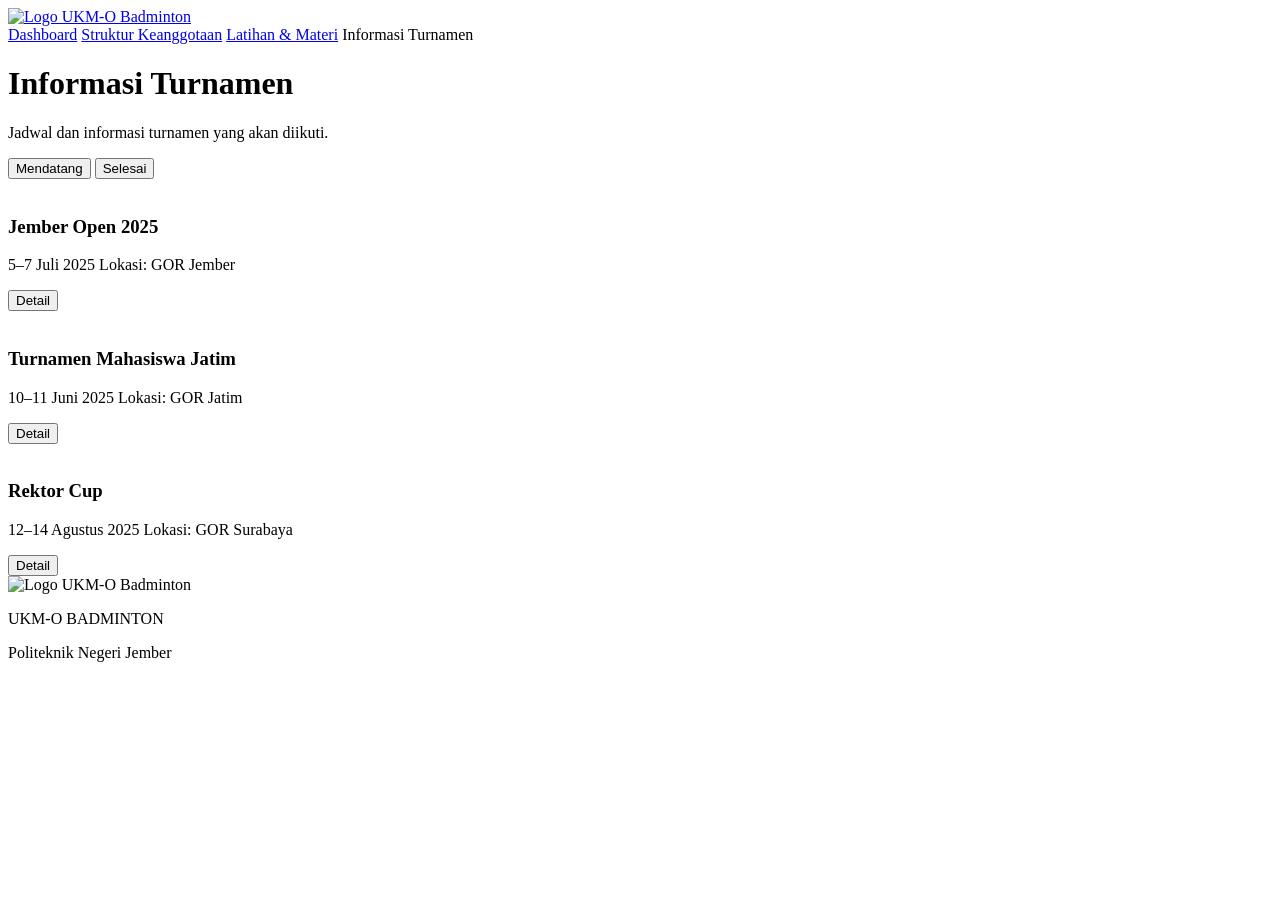
==== html/informasi-turnamen.html @ bf189ca3 "move informasi-turnamen.html to html/informasi-turnamen.html" ====
<!DOCTYPE html>
<html lang="id">
<head>
  <meta charset="UTF-8">
  <meta name="viewport" content="width=device-width, initial-scale=1">
  <title>Informasi Turnamen | UKM-O Badminton Polije</title>
  <meta name="description" content="UKM-O Badminton Politeknik Negeri Jember — Sportivitas, Kebersamaan, Prestasi, Tanpa Batas.">
  <link rel="preconnect" href="https://fonts.googleapis.com">
  <link rel="preconnect" href="https://fonts.gstatic.com" crossorigin>
  <link rel="stylesheet" href="https://fonts.googleapis.com/css2?family=Arimo:wght@400;700&display=swap">
  <link rel="stylesheet" href="../css/base.css">
  <link rel="stylesheet" href="../css/layout.css">
  <link rel="stylesheet" href="../css/anggota.css">
</head>
<body>
<div class="page">
  <div class="member">
    <aside class="sidebar">
      <div class="sidebar__profile">
        <a class="sidebar__logo" href="beranda.html" aria-label="Kembali ke Beranda"><img src="../assets/img/logo.png" alt="Logo UKM-O Badminton"></a>
      </div>
      <nav class="sidebar__menu" aria-label="Menu anggota">
        <a class="sidebar__link" href="dashboard.html"><img src="../assets/icons/side-layout-dashboard.svg" alt=""><span>Dashboard</span></a>
        <a class="sidebar__link" href="struktur-keanggotaan.html"><img src="../assets/icons/side-contact-round.svg" alt=""><span>Struktur Keanggotaan</span></a>
        <a class="sidebar__link" href="latihan-materi.html"><img src="../assets/icons/side-calendar-days.svg" alt=""><span>Latihan &amp; Materi</span></a>
        <span class="sidebar__link is-active" aria-current="page"><img src="../assets/icons/side-calendar-range.svg" alt=""><span>Informasi Turnamen</span></span>
      </nav>
    </aside>
    <main class="member__content">
      <div class="page-head">
        <h1 class="page-head__title">Informasi Turnamen</h1>
        <p class="page-head__sub page-head__sub--lg">Jadwal dan informasi turnamen yang akan diikuti.</p>
      </div>
      <div class="chips" data-filter-bar data-filter-target="#daftar" data-filter-empty="#kosong" role="group" aria-label="Status turnamen">
        <button type="button" class="chip is-active" data-filter="mendatang" aria-pressed="true">Mendatang</button>
        <button type="button" class="chip" data-filter="selesai" aria-pressed="false">Selesai</button>
      </div>
      <section class="info-list" id="daftar" aria-label="Daftar turnamen">
        <article class="info-item" data-category="mendatang"><img class="info-item__icon" src="../assets/icons/calendar-days.svg" alt=""><div class="info-item__body"><h3 class="info-item__title">Jember Open 2025</h3><p class="info-item__sub info-item__sub--multi">5–7 Juli 2025
Lokasi: GOR Jember</p></div><button class="btn" type="button">Detail</button></article>
        <article class="info-item" data-category="mendatang"><img class="info-item__icon" src="../assets/icons/calendar-days.svg" alt=""><div class="info-item__body"><h3 class="info-item__title">Turnamen Mahasiswa Jatim</h3><p class="info-item__sub info-item__sub--multi">10–11 Juni 2025
Lokasi: GOR Jatim</p></div><button class="btn" type="button">Detail</button></article>
        <article class="info-item" data-category="mendatang"><img class="info-item__icon" src="../assets/icons/calendar-days.svg" alt=""><div class="info-item__body"><h3 class="info-item__title">Rektor Cup</h3><p class="info-item__sub info-item__sub--multi">12–14 Agustus 2025
Lokasi: GOR Surabaya</p></div><button class="btn" type="button">Detail</button></article>
      </section>
      <p class="empty-state" id="kosong" hidden>Belum ada turnamen yang selesai.</p>
    </main>
  </div>
  <footer class="site-footer">
    <div class="brand brand--sm">
      <div class="brand__logo"><img src="../assets/img/logo.png" alt="Logo UKM-O Badminton"></div>
      <div>
        <p class="brand__name">UKM-O BADMINTON</p>
        <p class="brand__org">Politeknik Negeri Jember</p>
      </div>
    </div>
    <div class="social">
      <span class="social__item"><a class="social__link social__link--ig" href="https://www.instagram.com/badmin.polije?obrf=MTV5YWIzNGdqbWRlZg==" target="_blank" rel="noopener noreferrer" aria-label="Instagram"><span class="social__glyph"><img src="../assets/icons/footer-instagram.svg" alt=""></span></a></span>
      <span class="social__item"><a class="social__link social__link--tt" href="https://www.tiktok.com/@ukm.olahraga.polije?_r=1&_t=ZS-9AvQqLpipfg" target="_blank" rel="noopener noreferrer" aria-label="TikTok"><span class="social__glyph"><img src="../assets/icons/footer-tiktok.svg" alt=""></span></a></span>
      <span class="social__item"><a class="social__link social__link--yt" href="https://youtube.com/@ukmolahraga790?si=BxcX6VEN3s7oqgib" target="_blank" rel="noopener noreferrer" aria-label="YouTube"><span class="social__glyph"><img src="../assets/icons/footer-youtube.svg" alt=""></span></a></span>
    </div>
  </footer>
</div>
<script src="../js/filter.js"></script>
</body>
</html>
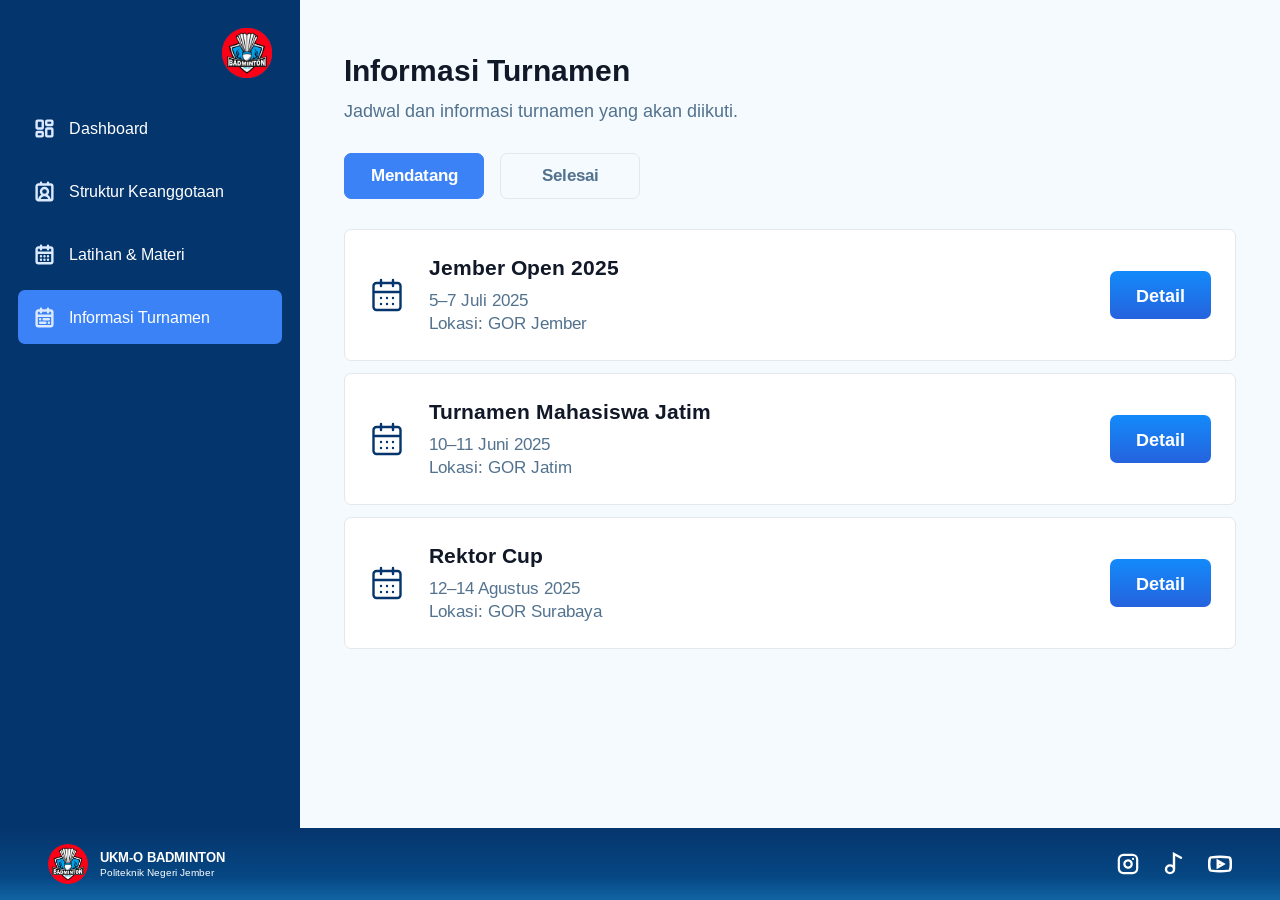
==== commit 54598b1d: "update informasi turnamen" ====
--- a/html/informasi-turnamen.html
+++ b/html/informasi-turnamen.html
@@ -63,4 +63,4 @@
 </div>
 <script src="../js/filter.js"></script>
 </body>
-</html>
+</html>
--- a/css/base.css
+++ b/css/base.css
@@ -0,0 +1,268 @@
+/* =========================================================
+   base.css — design tokens, reset, dan komponen dasar
+   Sumber: Figma "UKM-O Badminton"
+   ========================================================= */
+
+:root {
+  /* warna */
+  --bg: #f5fafe;
+  --navy: #05356d;
+  --text: #111827;
+  --muted: #52728e;
+  --border: #e5e7eb;
+  --blue: #3b82f6;
+  --tint: #eef7ff;
+  --tint-2: #dbeafe;
+  --placeholder: #8ca5ba;
+  --line: #b5cfe5;
+
+  --grad-bar: linear-gradient(180deg, #05356d 0%, #064783 68%, #1264a5 100%);
+  --grad-btn: linear-gradient(180deg, #138afa 0%, #2563dd 100%);
+
+  /* bentuk */
+  --shadow-card: 0 3px 12px rgba(23, 69, 121, 0.07);
+  --radius-sm: 7px;
+  --radius: 9px;
+  --radius-lg: 20px;
+
+  --font: "Arimo", Arial, Helvetica, sans-serif;
+}
+
+/* Transisi antar halaman (prototype: Smart Animate 300ms ease-out) */
+@view-transition {
+  navigation: auto;
+}
+::view-transition-group(root) {
+  animation-duration: 0.3s;
+  animation-timing-function: ease-out;
+}
+
+*,
+*::before,
+*::after {
+  box-sizing: border-box;
+}
+
+body,
+h1,
+h2,
+h3,
+p,
+ul {
+  margin: 0;
+}
+
+ul {
+  padding: 0;
+  list-style: none;
+}
+
+body {
+  font-family: var(--font);
+  font-weight: 400;
+  line-height: 1.4;
+  color: var(--text);
+  background: var(--bg);
+}
+
+img {
+  display: block;
+  max-width: 100%;
+}
+
+a {
+  color: inherit;
+  text-decoration: none;
+}
+
+button {
+  font: inherit;
+  color: inherit;
+  cursor: pointer;
+}
+
+:focus-visible {
+  outline: 3px solid #93c5fd;
+  outline-offset: 2px;
+}
+
+/* ---------- rangka halaman ---------- */
+.page {
+  display: flex;
+  flex-direction: column;
+  min-height: 100vh;
+}
+
+.page__main {
+  flex: 1;
+}
+
+.content {
+  display: flex;
+  flex-direction: column;
+  gap: 30px;
+  padding: 48px;
+}
+
+/* ---------- judul halaman ---------- */
+.page-head {
+  display: flex;
+  flex-direction: column;
+  gap: 6px;
+}
+
+.page-head__title {
+  font-size: 30px;
+  font-weight: 700;
+}
+
+.page-head__sub {
+  font-size: 17px;
+  color: var(--muted);
+}
+
+.page-head__sub--lg {
+  font-size: 18px;
+}
+
+/* ---------- tombol ---------- */
+.btn {
+  display: inline-flex;
+  align-items: center;
+  justify-content: center;
+  height: 48px;
+  padding: 0 26px;
+  border: 0;
+  border-radius: var(--radius-sm);
+  background: var(--grad-btn);
+  color: #fff;
+  font-size: 18px;
+  font-weight: 700;
+  white-space: nowrap;
+  transition: filter 0.2s ease-out, transform 0.2s ease-out;
+}
+
+.btn:hover {
+  filter: brightness(1.08);
+}
+
+.btn:active {
+  transform: translateY(1px);
+}
+
+/* ---------- kartu fitur ---------- */
+.feature-card {
+  display: flex;
+  flex: 1 1 0;
+  flex-direction: column;
+  align-items: center;
+  justify-content: center;
+  gap: 18px;
+  min-width: 0;
+  min-height: 140px;
+  padding: 24px;
+  background: #fff;
+  border: 1px solid var(--border);
+  border-radius: var(--radius);
+  box-shadow: var(--shadow-card);
+  text-align: center;
+  transition: transform 0.2s ease-out, box-shadow 0.2s ease-out;
+}
+
+a.feature-card:hover {
+  transform: translateY(-3px);
+  box-shadow: 0 8px 20px rgba(23, 69, 121, 0.14);
+}
+
+.feature-card__title {
+  font-size: 19px;
+  font-weight: 700;
+  color: var(--text);
+}
+
+.feature-card__icon {
+  width: 38px;
+  height: 38px;
+}
+
+/* ---------- chip kategori ---------- */
+.chips {
+  display: flex;
+  flex-wrap: wrap;
+  gap: 16px;
+}
+
+.chip {
+  min-width: 140px;
+  height: 46px;
+  padding: 0 24px;
+  background: var(--bg);
+  border: 1px solid var(--border);
+  border-radius: var(--radius-sm);
+  color: var(--muted);
+  font-size: 17px;
+  font-weight: 700;
+  white-space: nowrap;
+  transition: background 0.2s ease-out, color 0.2s ease-out;
+}
+
+.chip:hover {
+  border-color: var(--blue);
+}
+
+.chip.is-active {
+  background: var(--blue);
+  border-color: var(--blue);
+  color: #fff;
+}
+
+.empty-state {
+  padding: 32px;
+  color: var(--muted);
+  font-size: 19px;
+  text-align: center;
+}
+
+/* ---------- foto dengan crop (meniru posisi gambar di Figma) ----------
+   --cw/--ch = ukuran wadah, --l/--t/--w/--h = posisi & ukuran gambar (px di Figma) */
+.crop {
+  position: relative;
+  overflow: hidden;
+  width: 100%;
+  aspect-ratio: var(--cw) / var(--ch);
+  border-radius: var(--radius-sm);
+}
+
+.crop > img {
+  position: absolute;
+  left: calc(var(--l) / var(--cw) * 100%);
+  top: calc(var(--t) / var(--ch) * 100%);
+  width: calc(var(--w) / var(--cw) * 100%);
+  max-width: none;
+  height: auto;
+  aspect-ratio: var(--w) / var(--h);
+  object-fit: cover;
+}
+
+.crop--round {
+  border-radius: var(--radius-lg);
+}
+
+.visually-hidden {
+  position: absolute;
+  width: 1px;
+  height: 1px;
+  overflow: hidden;
+  clip: rect(0 0 0 0);
+  white-space: nowrap;
+}
+
+[hidden] {
+  display: none !important;
+}
+
+@media (max-width: 900px) {
+  .content {
+    padding: 28px 20px;
+  }
+}
--- a/css/layout.css
+++ b/css/layout.css
@@ -0,0 +1,283 @@
+/* =========================================================
+   layout.css — navigasi utama, footer, dan rangka area anggota
+   ========================================================= */
+
+/* ---------- identitas organisasi (dipakai di nav & footer) ---------- */
+.brand {
+  display: flex;
+  align-items: center;
+  gap: 12px;
+  color: #fff;
+}
+
+.brand__logo {
+  flex: none;
+  width: 50px;
+  height: 50px;
+  overflow: hidden;
+  border-radius: 50%;
+}
+
+.brand__logo img {
+  width: 100%;
+  height: 100%;
+  object-fit: cover;
+}
+
+.brand__name {
+  font-size: 16px;
+  font-weight: 700;
+  white-space: nowrap;
+}
+
+.brand__org {
+  font-size: 12px;
+  white-space: nowrap;
+}
+
+.brand--sm .brand__logo {
+  width: 40px;
+  height: 40px;
+}
+
+.brand--sm .brand__name {
+  font-size: 13px;
+}
+
+.brand--sm .brand__org {
+  font-size: 10px;
+}
+
+/* ---------- navigasi utama (halaman publik) ---------- */
+.site-nav {
+  display: flex;
+  align-items: center;
+  justify-content: space-between;
+  gap: 16px;
+  height: 80px;
+  padding: 0 48px;
+  background: var(--grad-bar);
+  color: #fff;
+}
+
+.site-nav__menu {
+  display: flex;
+  align-items: center;
+  gap: 30px;
+  font-size: 17px;
+  white-space: nowrap;
+}
+
+.site-nav__link {
+  padding: 8px 20px;
+  border-radius: 999px;
+  transition: opacity 0.2s ease-out, background 0.2s ease-out;
+}
+/* menu halaman yang sedang dibuka */
+.site-nav__link.is-active {
+  background:linear-gradient(180deg, #1e3a8a, #3b82f6);
+  cursor: default;
+}
+
+a.site-nav__link:hover {
+ background: linear-gradient(180deg, #1e3a8a, #3b82f6);
+}
+
+/* penyeimbang 24px di kanan menu (slot ikon search pada desain) */
+.site-nav__spacer {
+  flex: none;
+  width: 24px;
+  height: 24px;
+}
+
+/* ---------- footer ---------- */
+.site-footer {
+  display: flex;
+  align-items: center;
+  justify-content: space-between;
+  height: 72px;
+  padding: 0 48px;
+  background: var(--grad-bar);
+}
+
+.social {
+  display: flex;
+  gap: 22px;
+}
+
+.social__item {
+  position: relative;
+  width: 24px;
+  height: 24px;
+  overflow: clip;
+}
+
+.social__link {
+  position: absolute;
+  display: block;
+}
+
+.social__glyph {
+  position: absolute;
+}
+
+.social__glyph img {
+  width: 100%;
+  height: 100%;
+  max-width: none;
+}
+
+.social__link--ig {
+  inset: 8.33%;
+}
+.social__link--ig .social__glyph {
+  inset: -6%;
+}
+
+.social__link--tt {
+  inset: 8.33%;
+}
+.social__link--tt .social__glyph {
+  inset: -10.34% -8% -6% -8%;
+}
+
+.social__link--yt {
+  inset: 2.33%;
+}
+.social__link--yt .social__glyph {
+  inset: -8.49% -5.99%;
+}
+
+.social__link {
+  transition: opacity 0.2s ease-out;
+}
+.social__link:hover {
+  opacity: 0.7;
+}
+
+/* ---------- area anggota (sidebar + konten) ---------- */
+.member {
+  display: flex;
+  flex: 1;
+}
+
+.sidebar {
+  display: flex;
+  flex: none;
+  flex-direction: column;
+  gap: 23px;
+  width: 300px;
+  padding: 28px 18px;
+  background: var(--navy);
+}
+
+.sidebar__profile {
+  display: flex;
+  justify-content: flex-end;
+  padding-right: 10px;
+}
+
+.sidebar__logo {
+  display: block;
+  width: 50px;
+  height: 50px;
+}
+
+.sidebar__logo img {
+  width: 100%;
+  height: 100%;
+  object-fit: cover;
+}
+
+.sidebar__menu {
+  display: flex;
+  flex-direction: column;
+  gap: 9px;
+}
+
+.sidebar__link {
+  display: flex;
+  align-items: center;
+  gap: 14px;
+  height: 54px;
+  padding: 0 16px;
+  border-radius: var(--radius-sm);
+  color: #fff;
+  font-size: 16px;
+  transition: background 0.2s ease-out;
+}
+
+.sidebar__link img {
+  flex: none;
+  width: 21px;
+  height: 21px;
+}
+
+a.sidebar__link:hover {
+  background: rgba(255, 255, 255, 0.1);
+}
+
+.sidebar__link.is-active {
+  background: var(--blue);
+}
+
+.member__content {
+  display: flex;
+  flex: 1;
+  flex-direction: column;
+  gap: 30px;
+  min-width: 0;
+  padding: 50px 44px;
+}
+
+/* ---------- responsif ---------- */
+@media (max-width: 900px) {
+  .site-nav {
+    flex-wrap: wrap;
+    height: auto;
+    padding: 14px 20px;
+  }
+
+  .site-nav__spacer {
+    display: none;
+  }
+
+  .site-nav__menu {
+    order: 3;
+    width: 100%;
+    gap: 20px;
+    overflow-x: auto;
+    padding-bottom: 4px;
+  }
+
+  .site-footer {
+    padding: 0 20px;
+  }
+
+  .member {
+    flex-direction: column;
+  }
+
+  .sidebar {
+    width: 100%;
+    gap: 14px;
+    padding: 16px;
+  }
+
+  .sidebar__profile {
+    justify-content: flex-start;
+  }
+
+  .sidebar__menu {
+    flex-direction: row;
+    flex-wrap: wrap;
+  }
+
+  .sidebar__link {
+    height: 46px;
+  }
+
+  .member__content {
+    padding: 28px 20px;
+  }
+}
--- a/css/anggota.css
+++ b/css/anggota.css
@@ -0,0 +1,179 @@
+/* =========================================================
+   anggota.css — Dashboard, Struktur, Latihan & Materi,
+   Teknik Dasar, Informasi Turnamen
+   ========================================================= */
+
+/* ---------- Dashboard ---------- */
+.banner {
+  display: flex;
+  align-items: center;
+  justify-content: space-between;
+  gap: 24px;
+  min-height: 180px;
+  padding: 36px;
+  background: linear-gradient(180deg, #2563eb 0%, #3b91f8 100%);
+  border-radius: var(--radius);
+  color: #fff;
+}
+
+.banner__text {
+  display: flex;
+  flex: 1;
+  flex-direction: column;
+  gap: 8px;
+}
+
+.banner__title {
+  font-size: 27px;
+  font-weight: 700;
+}
+
+.banner__sub {
+  font-size: 22px;
+  color: var(--tint-2);
+}
+
+.banner__icon {
+  flex: none;
+  width: 80px;
+  height: 80px;
+}
+
+.features {
+  display: flex;
+  flex-direction: column;
+  gap: 25px;
+}
+
+.features__row {
+  display: flex;
+  gap: 25px;
+}
+
+.features .feature-card {
+  height: 210px;
+}
+
+/* ---------- daftar item (latihan, teknik, turnamen) ---------- */
+.info-list {
+  display: flex;
+  flex-direction: column;
+  gap: 12px;
+}
+
+.info-item {
+  display: flex;
+  align-items: center;
+  gap: 24px;
+  min-height: 130px;
+  padding: 24px;
+  background: #fff;
+  border: 1px solid var(--border);
+  border-radius: var(--radius-sm);
+}
+
+a.info-item,
+.info-item--link {
+  transition: transform 0.2s ease-out, box-shadow 0.2s ease-out;
+}
+
+.info-item--link:hover {
+  transform: translateX(3px);
+  box-shadow: var(--shadow-card);
+}
+
+.info-item__icon {
+  flex: none;
+  width: 36px;
+  height: 36px;
+}
+
+.info-item__body {
+  display: flex;
+  flex: 1;
+  flex-direction: column;
+  gap: 5px;
+  min-width: 0;
+}
+
+.info-item__title {
+  font-size: 21px;
+  font-weight: 700;
+}
+
+.info-item__sub {
+  font-size: 17px;
+  color: var(--muted);
+}
+
+.info-item__chevron {
+  flex: none;
+  width: 24px;
+  height: 24px;
+}
+
+/* ---------- Struktur keanggotaan ---------- */
+.org {
+  display: flex;
+  flex-direction: column;
+  align-items: center;
+  padding-top: 30px;
+}
+
+.org__box {
+  display: flex;
+  flex-direction: column;
+  align-items: center;
+  justify-content: center;
+  gap: 14px;
+  width: 280px;
+  max-width: 100%;
+  height: 145px;
+  padding: 20px;
+  background: var(--tint);
+  border: 1px solid var(--border);
+  border-radius: var(--radius);
+  text-align: center;
+}
+
+.org__box--wide {
+  width: 513.5px;
+}
+
+.org__box img {
+  width: 40px;
+  height: 40px;
+}
+
+.org__role {
+  font-size: 21px;
+  font-weight: 700;
+}
+
+.org__line {
+  width: 2px;
+  height: 35px;
+  background: var(--line);
+}
+
+/* ---------- Informasi turnamen ---------- */
+.info-item__sub--multi {
+  white-space: pre-line;
+}
+
+@media (max-width: 900px) {
+  .features__row {
+    flex-direction: column;
+  }
+  .features .feature-card {
+    height: auto;
+    min-height: 140px;
+  }
+  .banner {
+    padding: 24px;
+  }
+  .info-item {
+    padding: 18px;
+    gap: 16px;
+  }
+}
